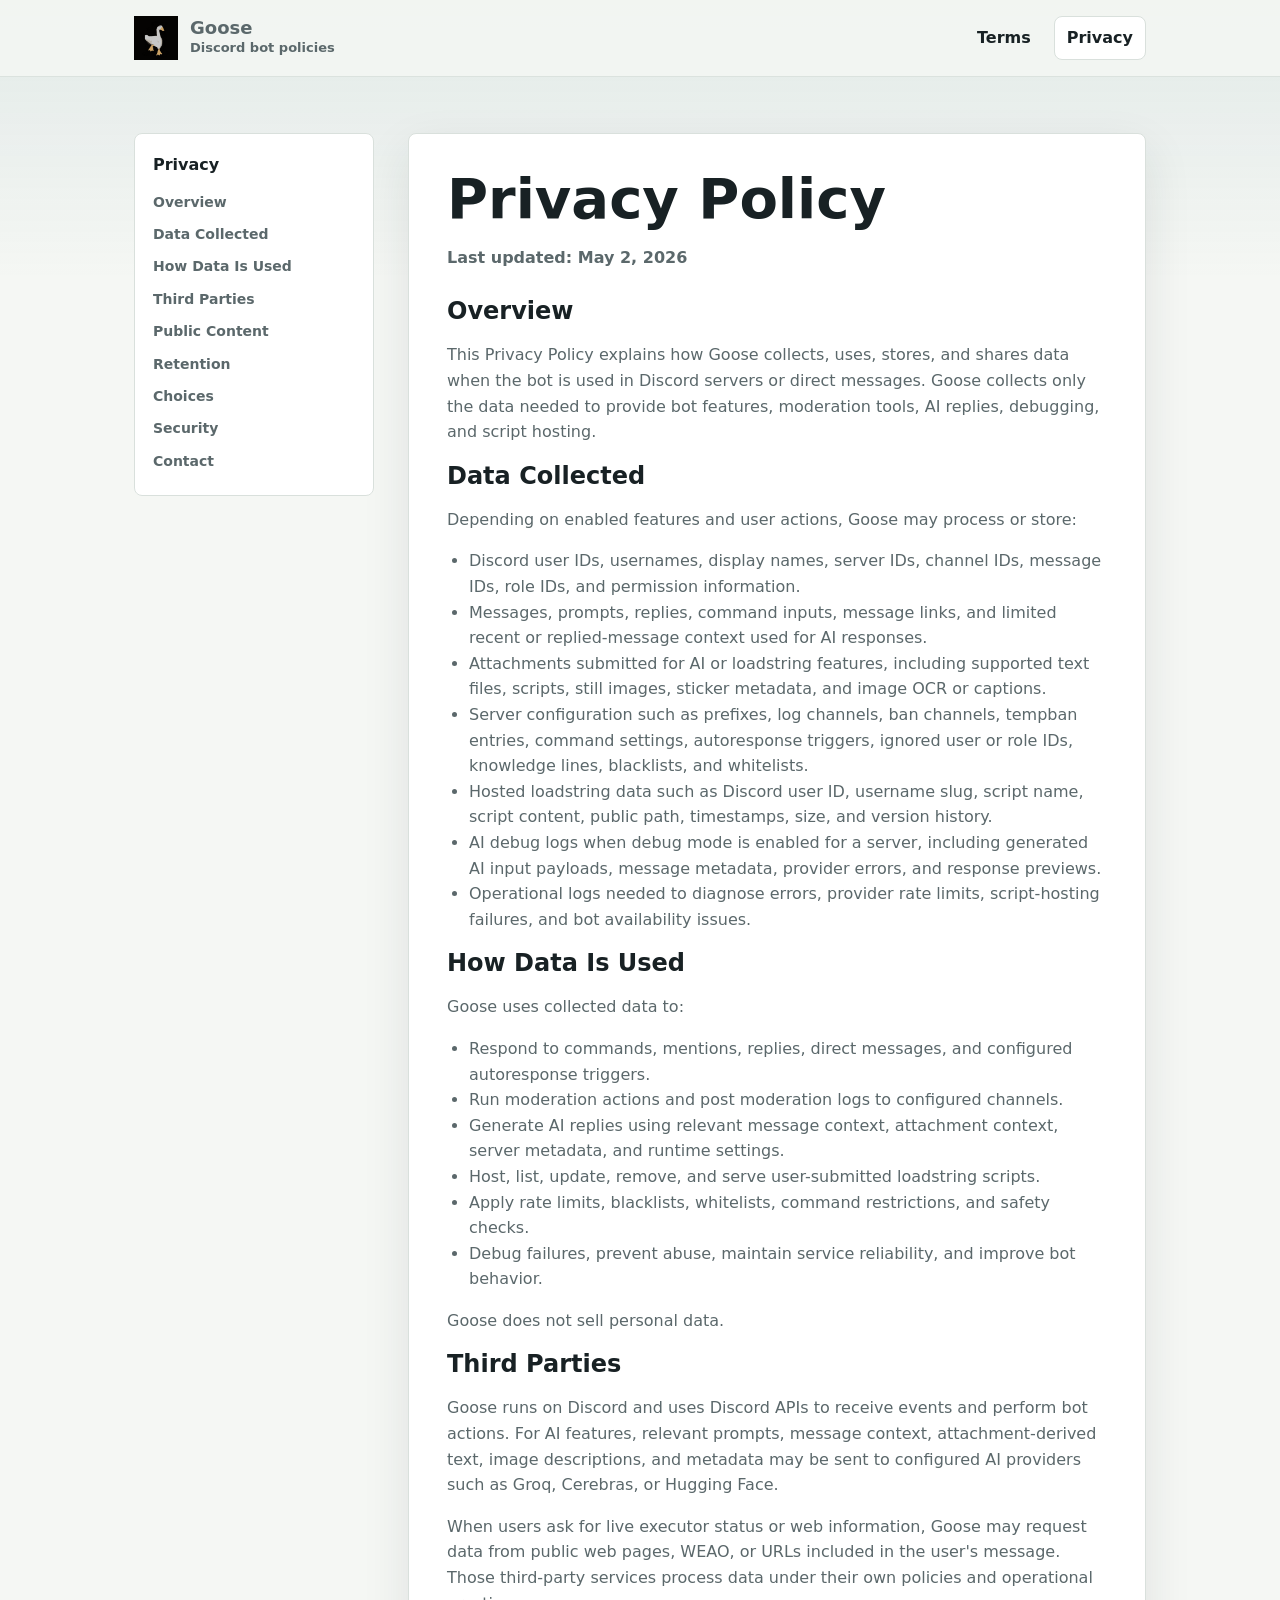
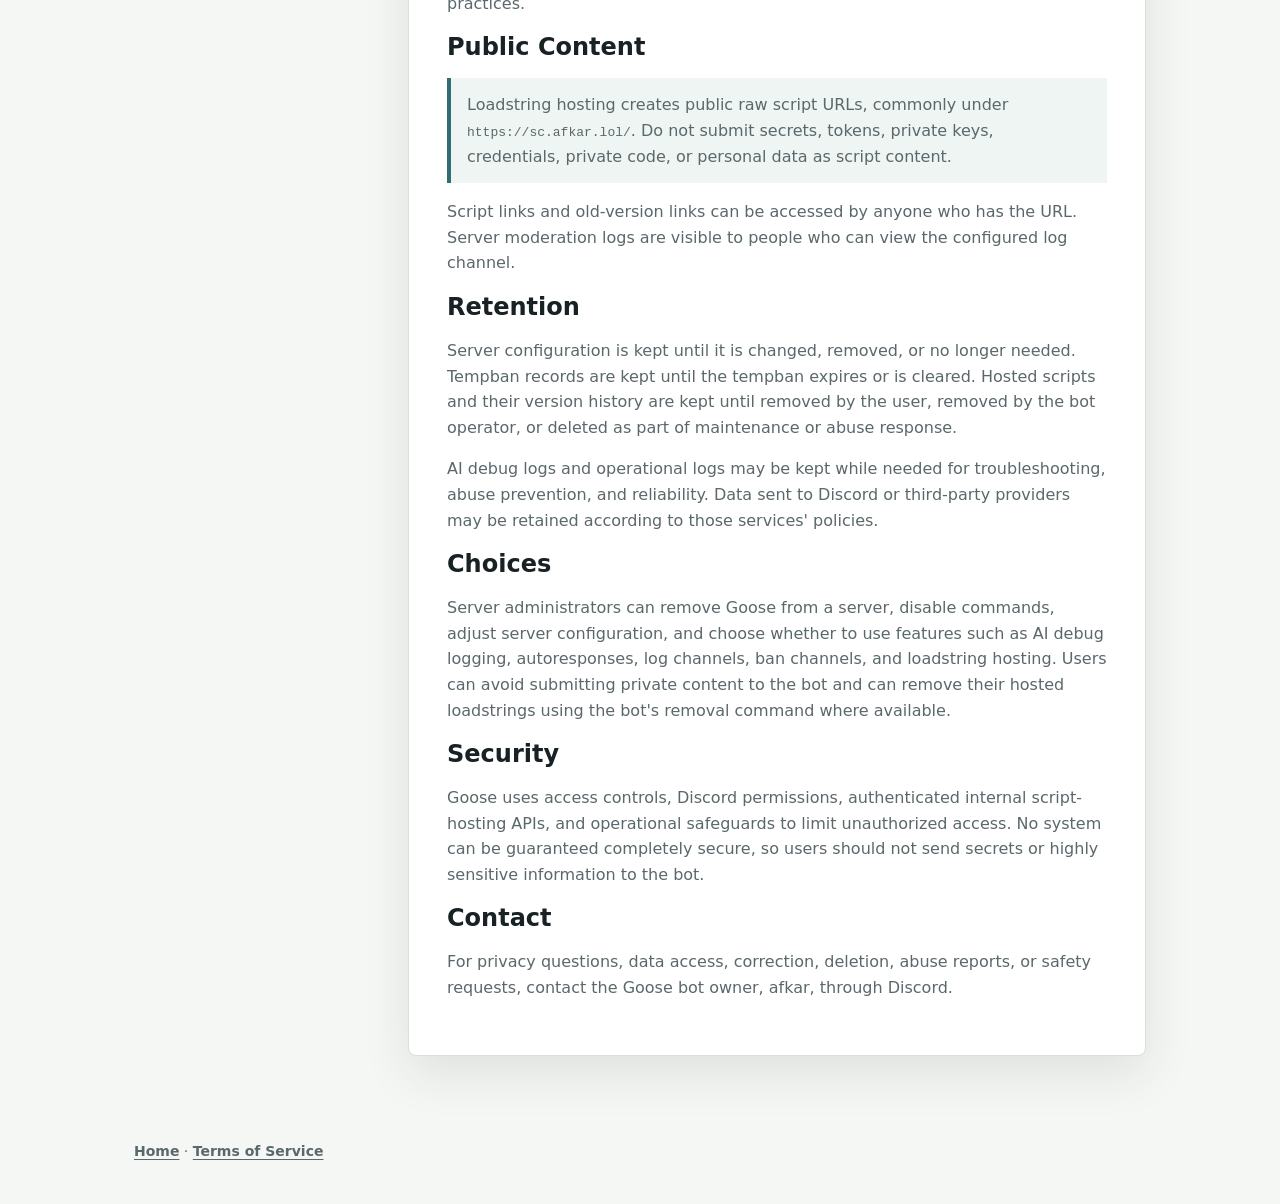
==== privacy/index.html @ f8667217 "feat: add Goose policy site" ====
<!doctype html>
<html lang="en">
    <head>
        <meta charset="utf-8" />
        <meta name="viewport" content="width=device-width, initial-scale=1" />
        <title>Privacy Policy | Goose Bot</title>
        <meta
            name="description"
            content="Privacy Policy for the Goose Discord bot."
        />
        <link rel="stylesheet" href="../assets/styles.css" />
    </head>
    <body>
        <header class="site-header">
            <nav class="nav" aria-label="Primary navigation">
                <a class="brand" href="../" aria-label="Goose policy home">
                    <img src="../assets/goose.gif" alt="" />
                    <span>
                        <strong>Goose</strong>
                        <span>Discord bot policies</span>
                    </span>
                </a>
                <div class="nav-links">
                    <a href="../terms/">Terms</a>
                    <a href="../privacy/" aria-current="page">Privacy</a>
                </div>
            </nav>
        </header>

        <main class="policy-shell">
            <div class="policy-layout">
                <aside class="toc" aria-label="Privacy sections">
                    <strong>Privacy</strong>
                    <a href="#overview">Overview</a>
                    <a href="#data">Data Collected</a>
                    <a href="#use">How Data Is Used</a>
                    <a href="#sharing">Third Parties</a>
                    <a href="#public">Public Content</a>
                    <a href="#retention">Retention</a>
                    <a href="#choices">Choices</a>
                    <a href="#security">Security</a>
                    <a href="#contact">Contact</a>
                </aside>

                <article class="policy">
                    <h1>Privacy Policy</h1>
                    <p class="meta">Last updated: May 2, 2026</p>

                    <section id="overview">
                        <h2>Overview</h2>
                        <p>
                            This Privacy Policy explains how Goose collects,
                            uses, stores, and shares data when the bot is used
                            in Discord servers or direct messages. Goose
                            collects only the data needed to provide bot
                            features, moderation tools, AI replies, debugging,
                            and script hosting.
                        </p>
                    </section>

                    <section id="data">
                        <h2>Data Collected</h2>
                        <p>
                            Depending on enabled features and user actions,
                            Goose may process or store:
                        </p>
                        <ul>
                            <li>
                                Discord user IDs, usernames, display names,
                                server IDs, channel IDs, message IDs, role IDs,
                                and permission information.
                            </li>
                            <li>
                                Messages, prompts, replies, command inputs,
                                message links, and limited recent or
                                replied-message context used for AI responses.
                            </li>
                            <li>
                                Attachments submitted for AI or loadstring
                                features, including supported text files,
                                scripts, still images, sticker metadata, and
                                image OCR or captions.
                            </li>
                            <li>
                                Server configuration such as prefixes, log
                                channels, ban channels, tempban entries, command
                                settings, autoresponse triggers, ignored user or
                                role IDs, knowledge lines, blacklists, and
                                whitelists.
                            </li>
                            <li>
                                Hosted loadstring data such as Discord user ID,
                                username slug, script name, script content,
                                public path, timestamps, size, and version
                                history.
                            </li>
                            <li>
                                AI debug logs when debug mode is enabled for a
                                server, including generated AI input payloads,
                                message metadata, provider errors, and response
                                previews.
                            </li>
                            <li>
                                Operational logs needed to diagnose errors,
                                provider rate limits, script-hosting failures,
                                and bot availability issues.
                            </li>
                        </ul>
                    </section>

                    <section id="use">
                        <h2>How Data Is Used</h2>
                        <p>Goose uses collected data to:</p>
                        <ul>
                            <li>
                                Respond to commands, mentions, replies, direct
                                messages, and configured autoresponse triggers.
                            </li>
                            <li>
                                Run moderation actions and post moderation logs
                                to configured channels.
                            </li>
                            <li>
                                Generate AI replies using relevant message
                                context, attachment context, server metadata,
                                and runtime settings.
                            </li>
                            <li>
                                Host, list, update, remove, and serve
                                user-submitted loadstring scripts.
                            </li>
                            <li>
                                Apply rate limits, blacklists, whitelists,
                                command restrictions, and safety checks.
                            </li>
                            <li>
                                Debug failures, prevent abuse, maintain service
                                reliability, and improve bot behavior.
                            </li>
                        </ul>
                        <p>Goose does not sell personal data.</p>
                    </section>

                    <section id="sharing">
                        <h2>Third Parties</h2>
                        <p>
                            Goose runs on Discord and uses Discord APIs to
                            receive events and perform bot actions. For AI
                            features, relevant prompts, message context,
                            attachment-derived text, image descriptions, and
                            metadata may be sent to configured AI providers such
                            as Groq, Cerebras, or Hugging Face.
                        </p>
                        <p>
                            When users ask for live executor status or web
                            information, Goose may request data from public web
                            pages, WEAO, or URLs included in the user's message.
                            Those third-party services process data under their
                            own policies and operational practices.
                        </p>
                    </section>

                    <section id="public">
                        <h2>Public Content</h2>
                        <p class="notice">
                            Loadstring hosting creates public raw script URLs,
                            commonly under <code>https://sc.afkar.lol/</code>.
                            Do not submit secrets, tokens, private keys,
                            credentials, private code, or personal data as
                            script content.
                        </p>
                        <p>
                            Script links and old-version links can be accessed
                            by anyone who has the URL. Server moderation logs
                            are visible to people who can view the configured
                            log channel.
                        </p>
                    </section>

                    <section id="retention">
                        <h2>Retention</h2>
                        <p>
                            Server configuration is kept until it is changed,
                            removed, or no longer needed. Tempban records are
                            kept until the tempban expires or is cleared. Hosted
                            scripts and their version history are kept until
                            removed by the user, removed by the bot operator, or
                            deleted as part of maintenance or abuse response.
                        </p>
                        <p>
                            AI debug logs and operational logs may be kept while
                            needed for troubleshooting, abuse prevention, and
                            reliability. Data sent to Discord or third-party
                            providers may be retained according to those
                            services' policies.
                        </p>
                    </section>

                    <section id="choices">
                        <h2>Choices</h2>
                        <p>
                            Server administrators can remove Goose from a
                            server, disable commands, adjust server
                            configuration, and choose whether to use features
                            such as AI debug logging, autoresponses, log
                            channels, ban channels, and loadstring hosting.
                            Users can avoid submitting private content to the
                            bot and can remove their hosted loadstrings using
                            the bot's removal command where available.
                        </p>
                    </section>

                    <section id="security">
                        <h2>Security</h2>
                        <p>
                            Goose uses access controls, Discord permissions,
                            authenticated internal script-hosting APIs, and
                            operational safeguards to limit unauthorized access.
                            No system can be guaranteed completely secure, so
                            users should not send secrets or highly sensitive
                            information to the bot.
                        </p>
                    </section>

                    <section id="contact">
                        <h2>Contact</h2>
                        <p>
                            For privacy questions, data access, correction,
                            deletion, abuse reports, or safety requests, contact
                            the Goose bot owner, afkar, through Discord.
                        </p>
                    </section>
                </article>
            </div>
        </main>

        <footer class="site-footer">
            <a href="../">Home</a> · <a href="../terms/">Terms of Service</a>
        </footer>
    </body>
</html>
---- assets/styles.css ----
:root {
  color-scheme: light;
  --bg: #f5f7f4;
  --surface: #ffffff;
  --ink: #182124;
  --muted: #5b686b;
  --line: #d9e0dc;
  --brand: #2f6f73;
  --brand-dark: #1f4b50;
  --accent: #d48b2a;
  --shadow: 0 18px 48px rgba(27, 44, 48, 0.1);
  font-family: Inter, ui-sans-serif, system-ui, -apple-system, BlinkMacSystemFont, "Segoe UI", sans-serif;
}

* {
  box-sizing: border-box;
}

html {
  background: var(--bg);
}

body {
  margin: 0;
  color: var(--ink);
  background:
    linear-gradient(180deg, rgba(47, 111, 115, 0.1), rgba(245, 247, 244, 0) 280px),
    var(--bg);
  line-height: 1.6;
}

a {
  color: var(--brand-dark);
  font-weight: 700;
  text-decoration-thickness: 0.08em;
  text-underline-offset: 0.18em;
}

.site-header {
  border-bottom: 1px solid rgba(217, 224, 220, 0.9);
  background: rgba(245, 247, 244, 0.86);
}

.nav {
  max-width: 1060px;
  margin: 0 auto;
  min-height: 76px;
  padding: 14px 24px;
  display: flex;
  align-items: center;
  justify-content: space-between;
  gap: 24px;
}

.brand {
  display: inline-flex;
  align-items: center;
  gap: 12px;
  color: var(--ink);
  text-decoration: none;
}

.brand img {
  width: 44px;
  height: 44px;
}

.brand strong {
  display: block;
  font-size: 18px;
  line-height: 1.1;
}

.brand span {
  display: block;
  color: var(--muted);
  font-size: 13px;
  font-weight: 600;
}

.nav-links {
  display: flex;
  align-items: center;
  gap: 10px;
}

.nav-links a {
  border: 1px solid transparent;
  border-radius: 8px;
  color: var(--ink);
  padding: 8px 12px;
  text-decoration: none;
}

.nav-links a[aria-current="page"],
.nav-links a:hover {
  border-color: var(--line);
  background: var(--surface);
}

.hero,
.policy-shell {
  max-width: 1060px;
  margin: 0 auto;
  padding: 56px 24px;
}

.hero {
  display: grid;
  grid-template-columns: minmax(0, 1.15fr) minmax(280px, 0.85fr);
  align-items: center;
  gap: 42px;
}

.eyebrow {
  margin: 0 0 10px;
  color: var(--brand-dark);
  font-size: 13px;
  font-weight: 800;
  letter-spacing: 0;
  text-transform: uppercase;
}

h1 {
  margin: 0 0 18px;
  font-size: clamp(36px, 7vw, 68px);
  line-height: 0.98;
  letter-spacing: 0;
}

.lede {
  max-width: 680px;
  margin: 0;
  color: var(--muted);
  font-size: 18px;
}

.hero-panel {
  border: 1px solid var(--line);
  border-radius: 8px;
  background: var(--surface);
  box-shadow: var(--shadow);
  padding: 28px;
}

.hero-panel img {
  display: block;
  width: 88px;
  height: 88px;
  margin-bottom: 20px;
}

.hero-panel p {
  margin: 0;
  color: var(--muted);
}

.actions {
  display: flex;
  flex-wrap: wrap;
  gap: 12px;
  margin-top: 28px;
}

.button {
  display: inline-flex;
  align-items: center;
  justify-content: center;
  min-height: 44px;
  border-radius: 8px;
  border: 1px solid var(--brand-dark);
  padding: 10px 16px;
  background: var(--brand);
  color: #ffffff;
  font-weight: 800;
  text-decoration: none;
}

.button.secondary {
  border-color: var(--line);
  background: var(--surface);
  color: var(--ink);
}

.summary-band {
  border-top: 1px solid var(--line);
  border-bottom: 1px solid var(--line);
  background: var(--surface);
}

.summary-grid {
  max-width: 1060px;
  margin: 0 auto;
  padding: 34px 24px;
  display: grid;
  grid-template-columns: repeat(3, minmax(0, 1fr));
  gap: 18px;
}

.summary-item {
  min-height: 150px;
  border-left: 4px solid var(--accent);
  padding: 4px 18px;
}

.summary-item h2 {
  margin: 0 0 8px;
  font-size: 19px;
  line-height: 1.25;
}

.summary-item p {
  margin: 0;
  color: var(--muted);
}

.policy-layout {
  display: grid;
  grid-template-columns: 240px minmax(0, 1fr);
  align-items: start;
  gap: 34px;
}

.toc {
  position: sticky;
  top: 18px;
  border: 1px solid var(--line);
  border-radius: 8px;
  background: var(--surface);
  padding: 18px;
}

.toc strong {
  display: block;
  margin-bottom: 8px;
}

.toc a {
  display: block;
  padding: 5px 0;
  color: var(--muted);
  font-size: 14px;
  text-decoration: none;
}

.policy {
  border: 1px solid var(--line);
  border-radius: 8px;
  background: var(--surface);
  box-shadow: var(--shadow);
  padding: 38px;
}

.policy h1 {
  font-size: clamp(34px, 5vw, 56px);
}

.meta {
  margin: 0 0 26px;
  color: var(--muted);
  font-weight: 700;
}

.policy h2 {
  margin: 34px 0 10px;
  font-size: 24px;
  line-height: 1.25;
}

.policy h2:first-of-type {
  margin-top: 0;
}

.policy p,
.policy li {
  color: var(--muted);
}

.policy ul {
  padding-left: 22px;
}

.notice {
  border-left: 4px solid var(--brand);
  background: #eef5f3;
  padding: 14px 16px;
}

.site-footer {
  max-width: 1060px;
  margin: 0 auto;
  padding: 28px 24px 42px;
  color: var(--muted);
  font-size: 14px;
}

.site-footer a {
  color: var(--muted);
}

@media (max-width: 820px) {
  .nav,
  .hero,
  .policy-shell {
    padding-left: 18px;
    padding-right: 18px;
  }

  .nav {
    align-items: flex-start;
    flex-direction: column;
    gap: 12px;
  }

  .hero,
  .policy-layout,
  .summary-grid {
    grid-template-columns: 1fr;
  }

  .hero {
    padding-top: 38px;
  }

  .toc {
    position: static;
  }

  .policy {
    padding: 26px;
  }
}
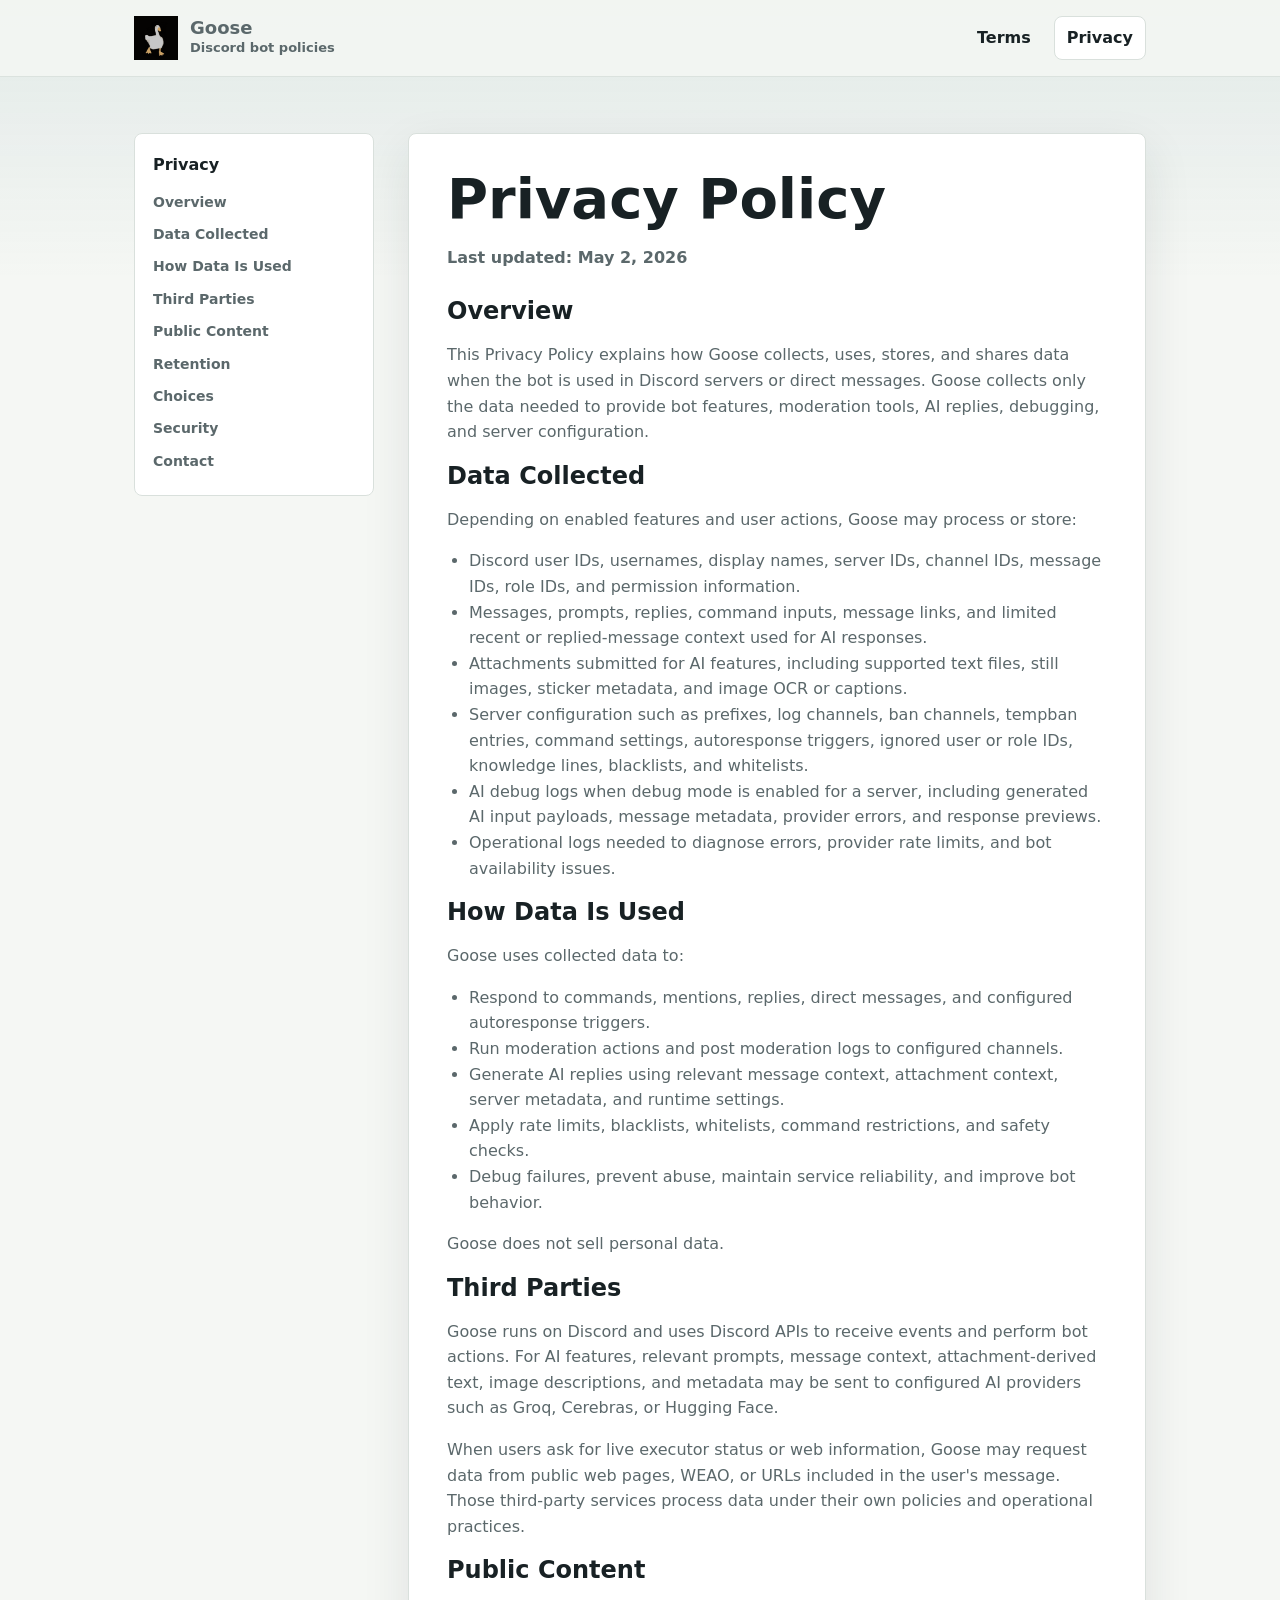
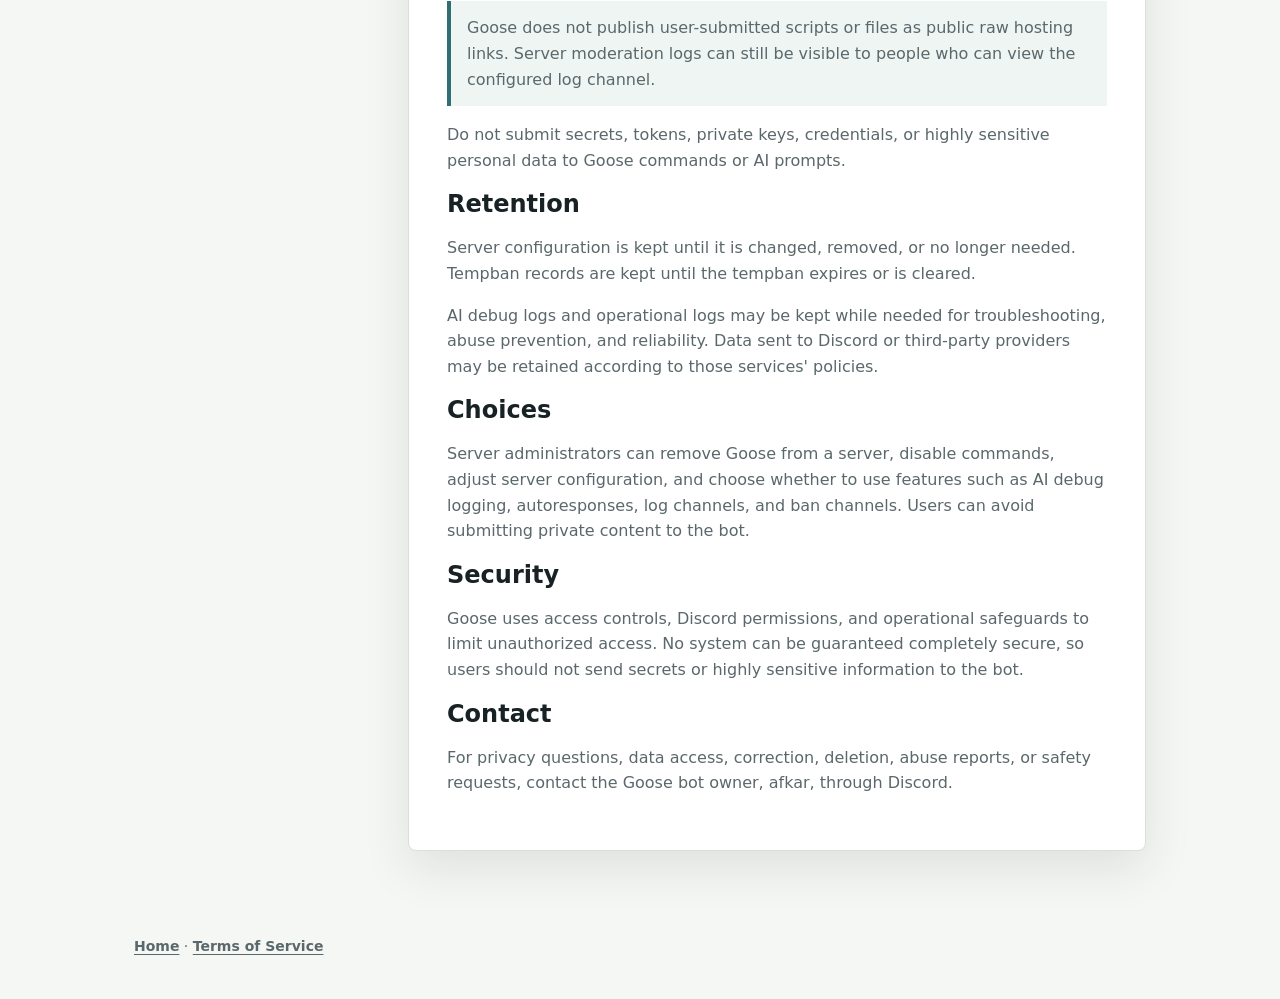
==== commit 148fd734: "docs: update Goose policies after loadstring split" ====
--- a/privacy/index.html
+++ b/privacy/index.html
@@ -54,7 +54,7 @@
                             in Discord servers or direct messages. Goose
                             collects only the data needed to provide bot
                             features, moderation tools, AI replies, debugging,
-                            and script hosting.
+                            and server configuration.
                         </p>
                     </section>
 
@@ -76,10 +76,9 @@
                                 replied-message context used for AI responses.
                             </li>
                             <li>
-                                Attachments submitted for AI or loadstring
-                                features, including supported text files,
-                                scripts, still images, sticker metadata, and
-                                image OCR or captions.
+                                Attachments submitted for AI features,
+                                including supported text files, still images,
+                                sticker metadata, and image OCR or captions.
                             </li>
                             <li>
                                 Server configuration such as prefixes, log
@@ -89,12 +88,6 @@
                                 whitelists.
                             </li>
                             <li>
-                                Hosted loadstring data such as Discord user ID,
-                                username slug, script name, script content,
-                                public path, timestamps, size, and version
-                                history.
-                            </li>
-                            <li>
                                 AI debug logs when debug mode is enabled for a
                                 server, including generated AI input payloads,
                                 message metadata, provider errors, and response
@@ -102,8 +95,8 @@
                             </li>
                             <li>
                                 Operational logs needed to diagnose errors,
-                                provider rate limits, script-hosting failures,
-                                and bot availability issues.
+                                provider rate limits, and bot availability
+                                issues.
                             </li>
                         </ul>
                     </section>
@@ -124,10 +117,6 @@
                                 Generate AI replies using relevant message
                                 context, attachment context, server metadata,
                                 and runtime settings.
-                            </li>
-                            <li>
-                                Host, list, update, remove, and serve
-                                user-submitted loadstring scripts.
                             </li>
                             <li>
                                 Apply rate limits, blacklists, whitelists,
@@ -163,17 +152,15 @@
                     <section id="public">
                         <h2>Public Content</h2>
                         <p class="notice">
-                            Loadstring hosting creates public raw script URLs,
-                            commonly under <code>https://sc.afkar.lol/</code>.
+                            Goose does not publish user-submitted scripts or
+                            files as public raw hosting links. Server moderation
+                            logs can still be visible to people who can view the
+                            configured log channel.
+                        </p>
+                        <p>
                             Do not submit secrets, tokens, private keys,
-                            credentials, private code, or personal data as
-                            script content.
-                        </p>
-                        <p>
-                            Script links and old-version links can be accessed
-                            by anyone who has the URL. Server moderation logs
-                            are visible to people who can view the configured
-                            log channel.
+                            credentials, or highly sensitive personal data to
+                            Goose commands or AI prompts.
                         </p>
                     </section>
 
@@ -182,10 +169,7 @@
                         <p>
                             Server configuration is kept until it is changed,
                             removed, or no longer needed. Tempban records are
-                            kept until the tempban expires or is cleared. Hosted
-                            scripts and their version history are kept until
-                            removed by the user, removed by the bot operator, or
-                            deleted as part of maintenance or abuse response.
+                            kept until the tempban expires or is cleared.
                         </p>
                         <p>
                             AI debug logs and operational logs may be kept while
@@ -203,18 +187,15 @@
                             server, disable commands, adjust server
                             configuration, and choose whether to use features
                             such as AI debug logging, autoresponses, log
-                            channels, ban channels, and loadstring hosting.
-                            Users can avoid submitting private content to the
-                            bot and can remove their hosted loadstrings using
-                            the bot's removal command where available.
+                            channels, and ban channels. Users can avoid
+                            submitting private content to the bot.
                         </p>
                     </section>
 
                     <section id="security">
                         <h2>Security</h2>
                         <p>
-                            Goose uses access controls, Discord permissions,
-                            authenticated internal script-hosting APIs, and
+                            Goose uses access controls, Discord permissions, and
                             operational safeguards to limit unauthorized access.
                             No system can be guaranteed completely secure, so
                             users should not send secrets or highly sensitive
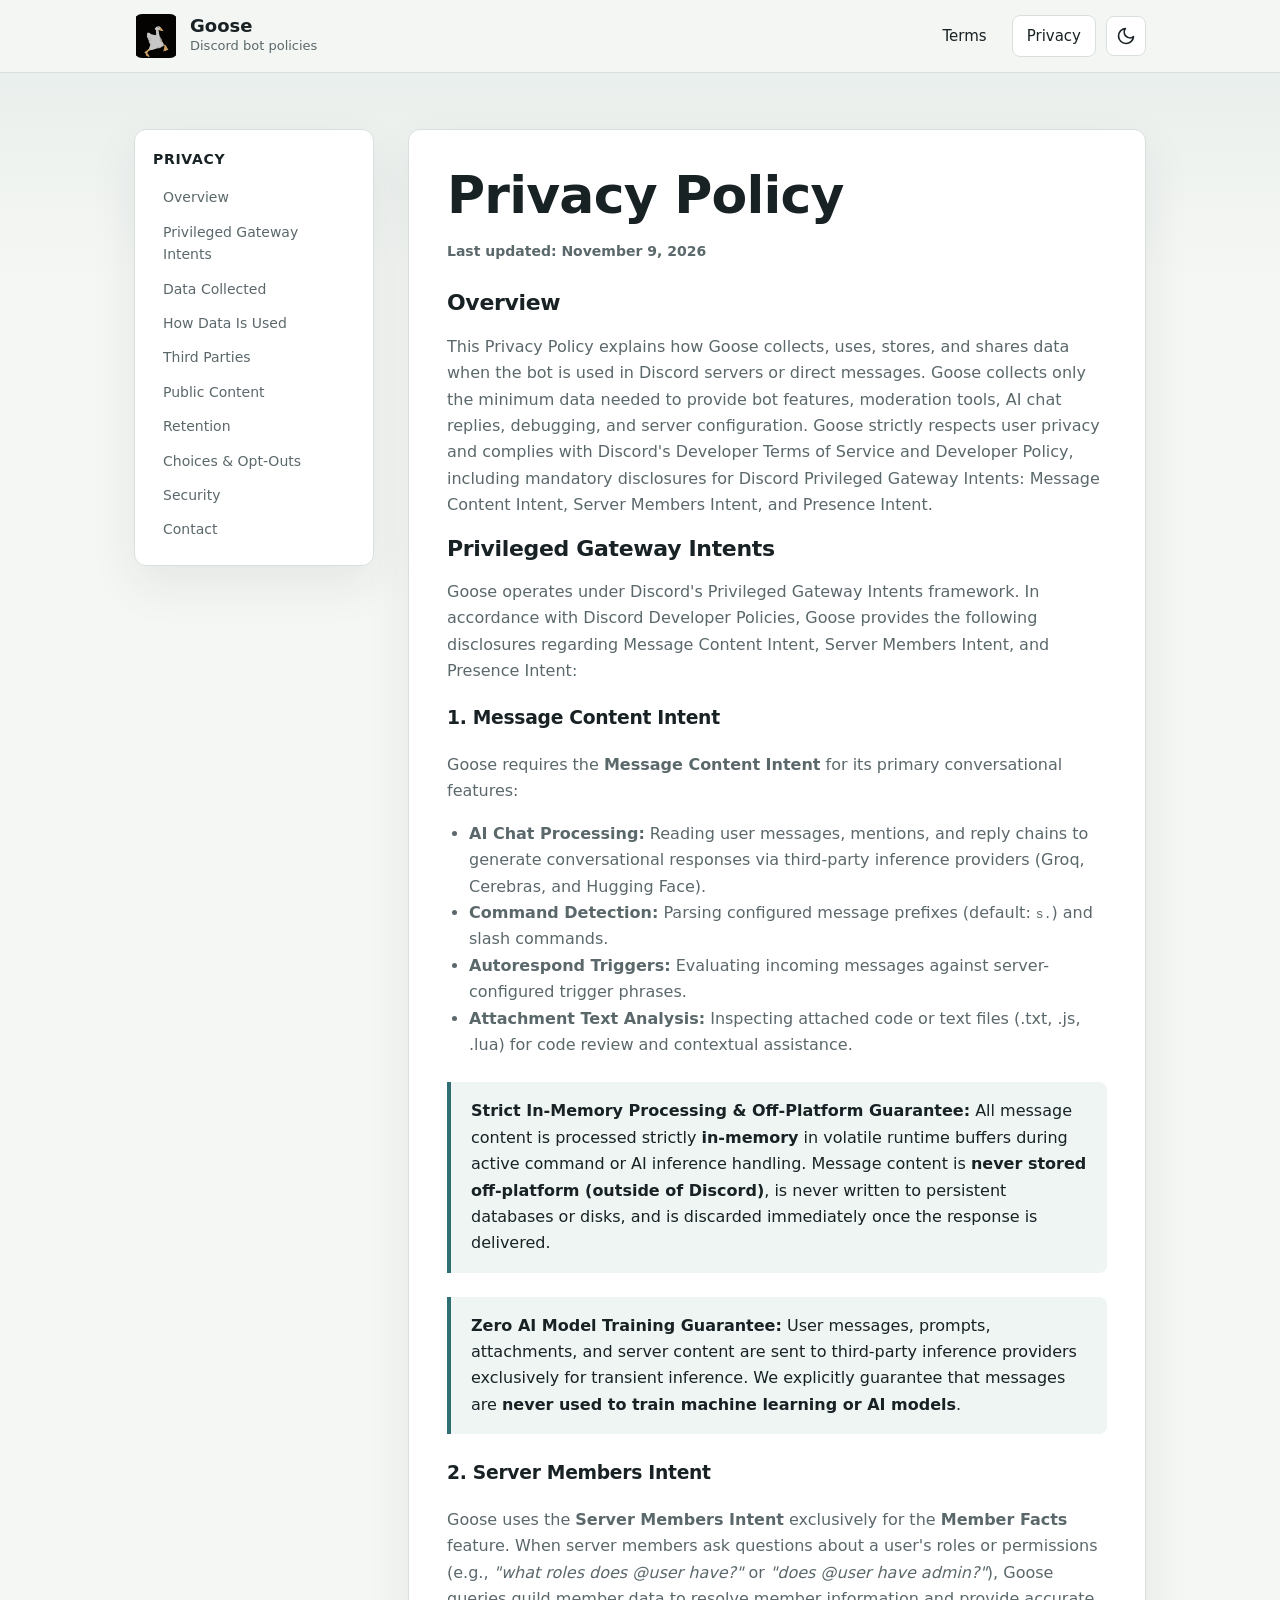
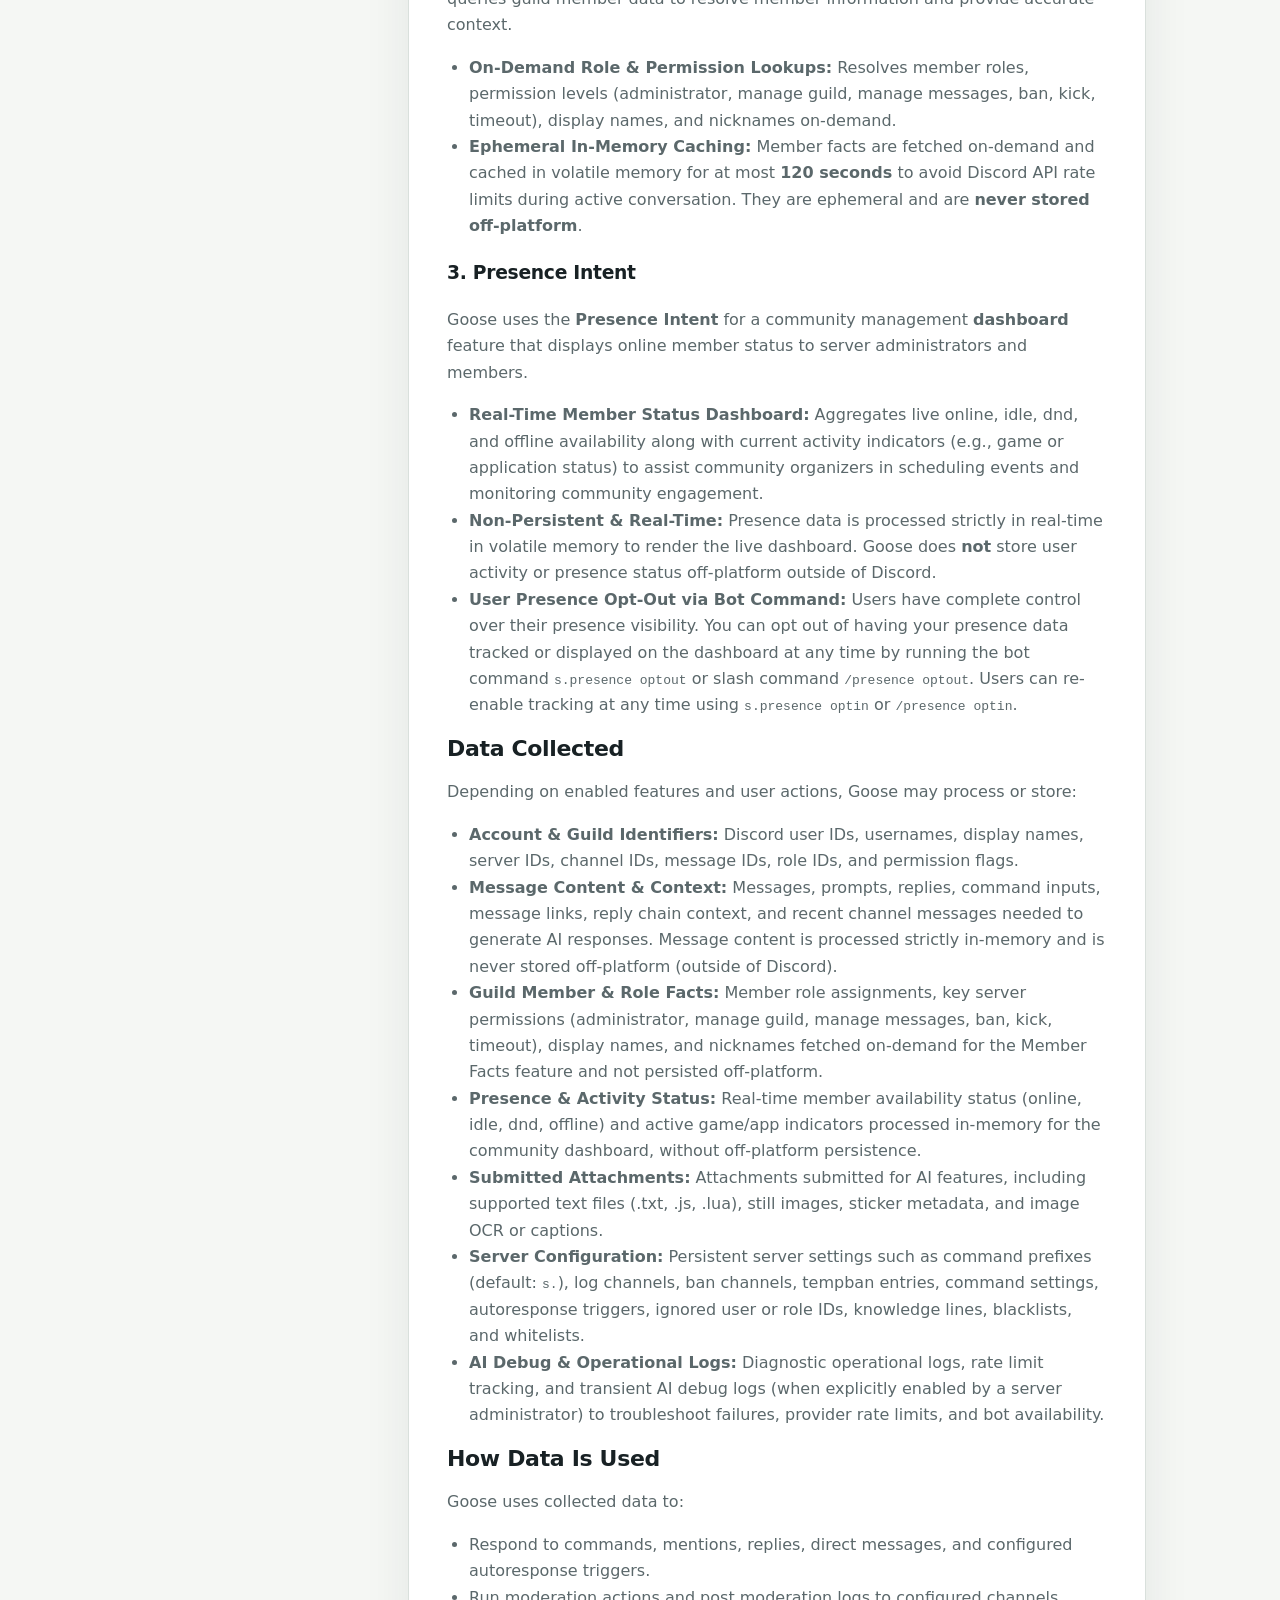
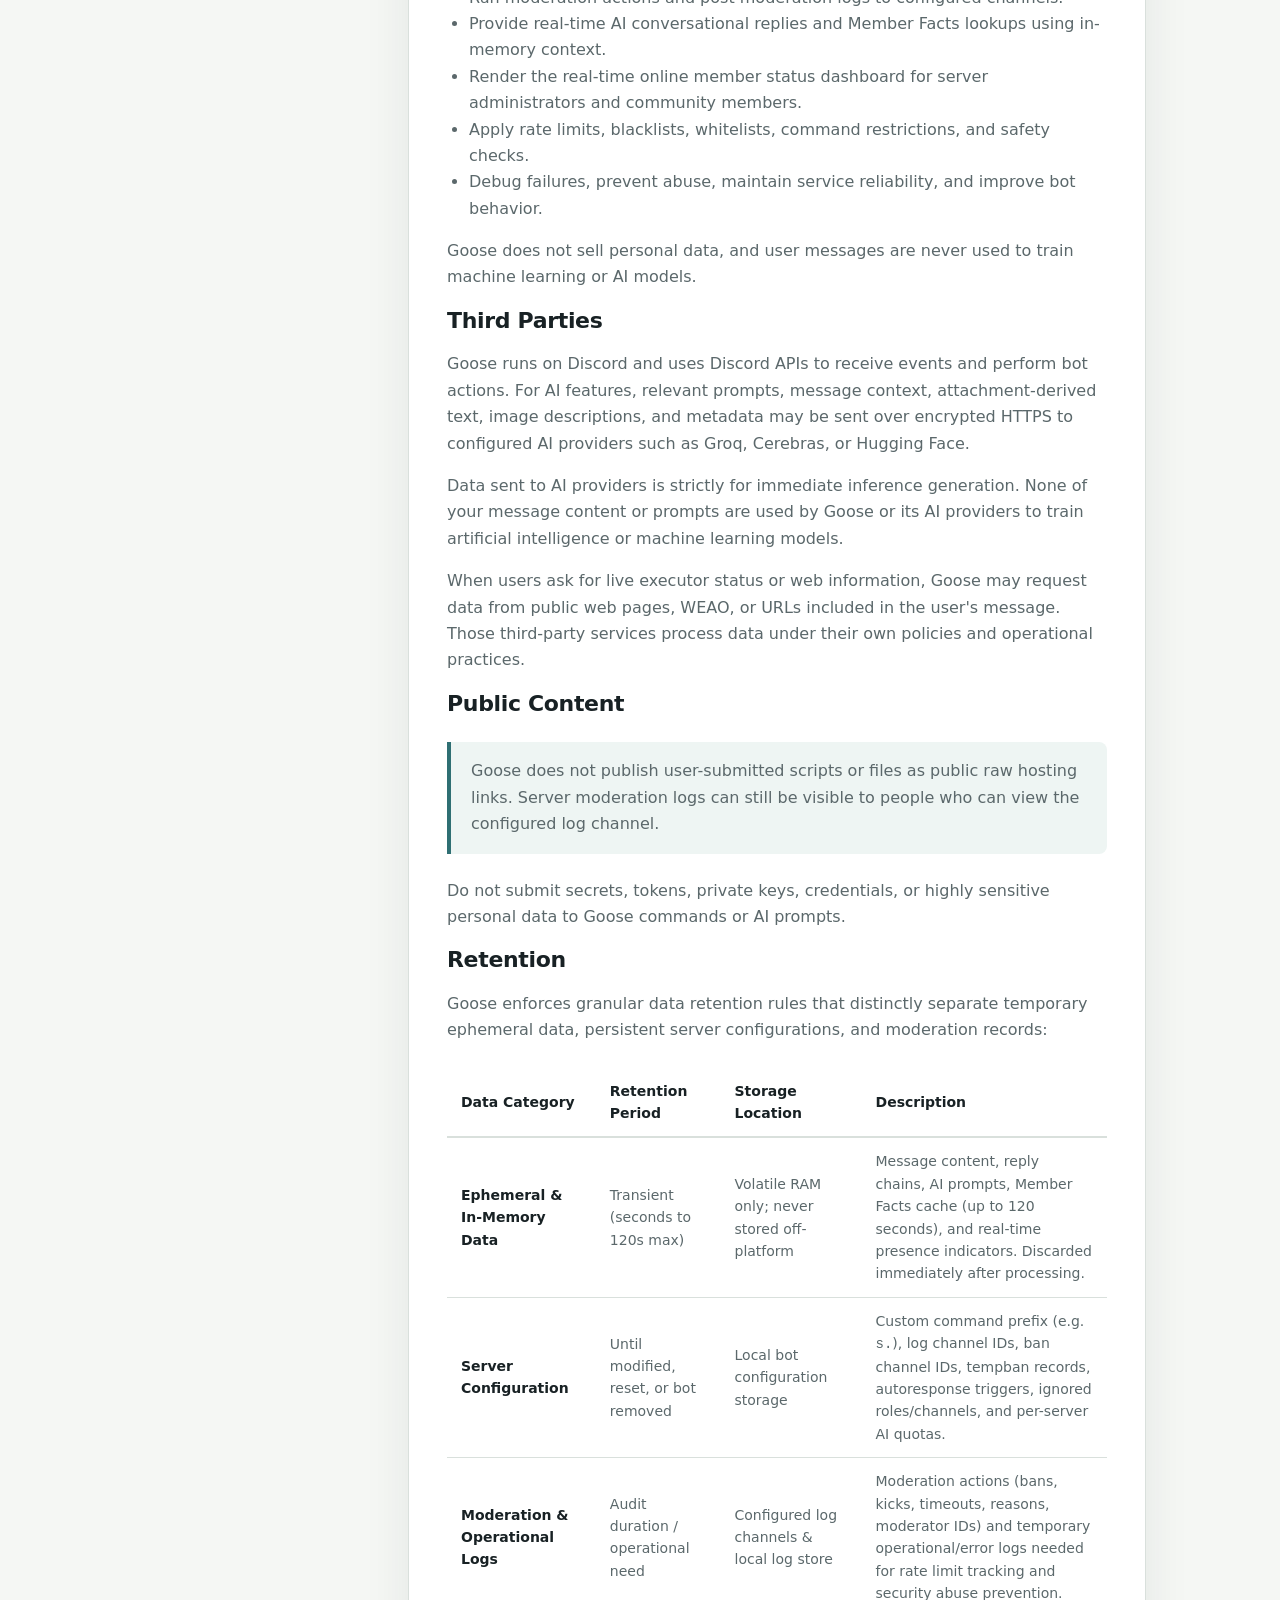
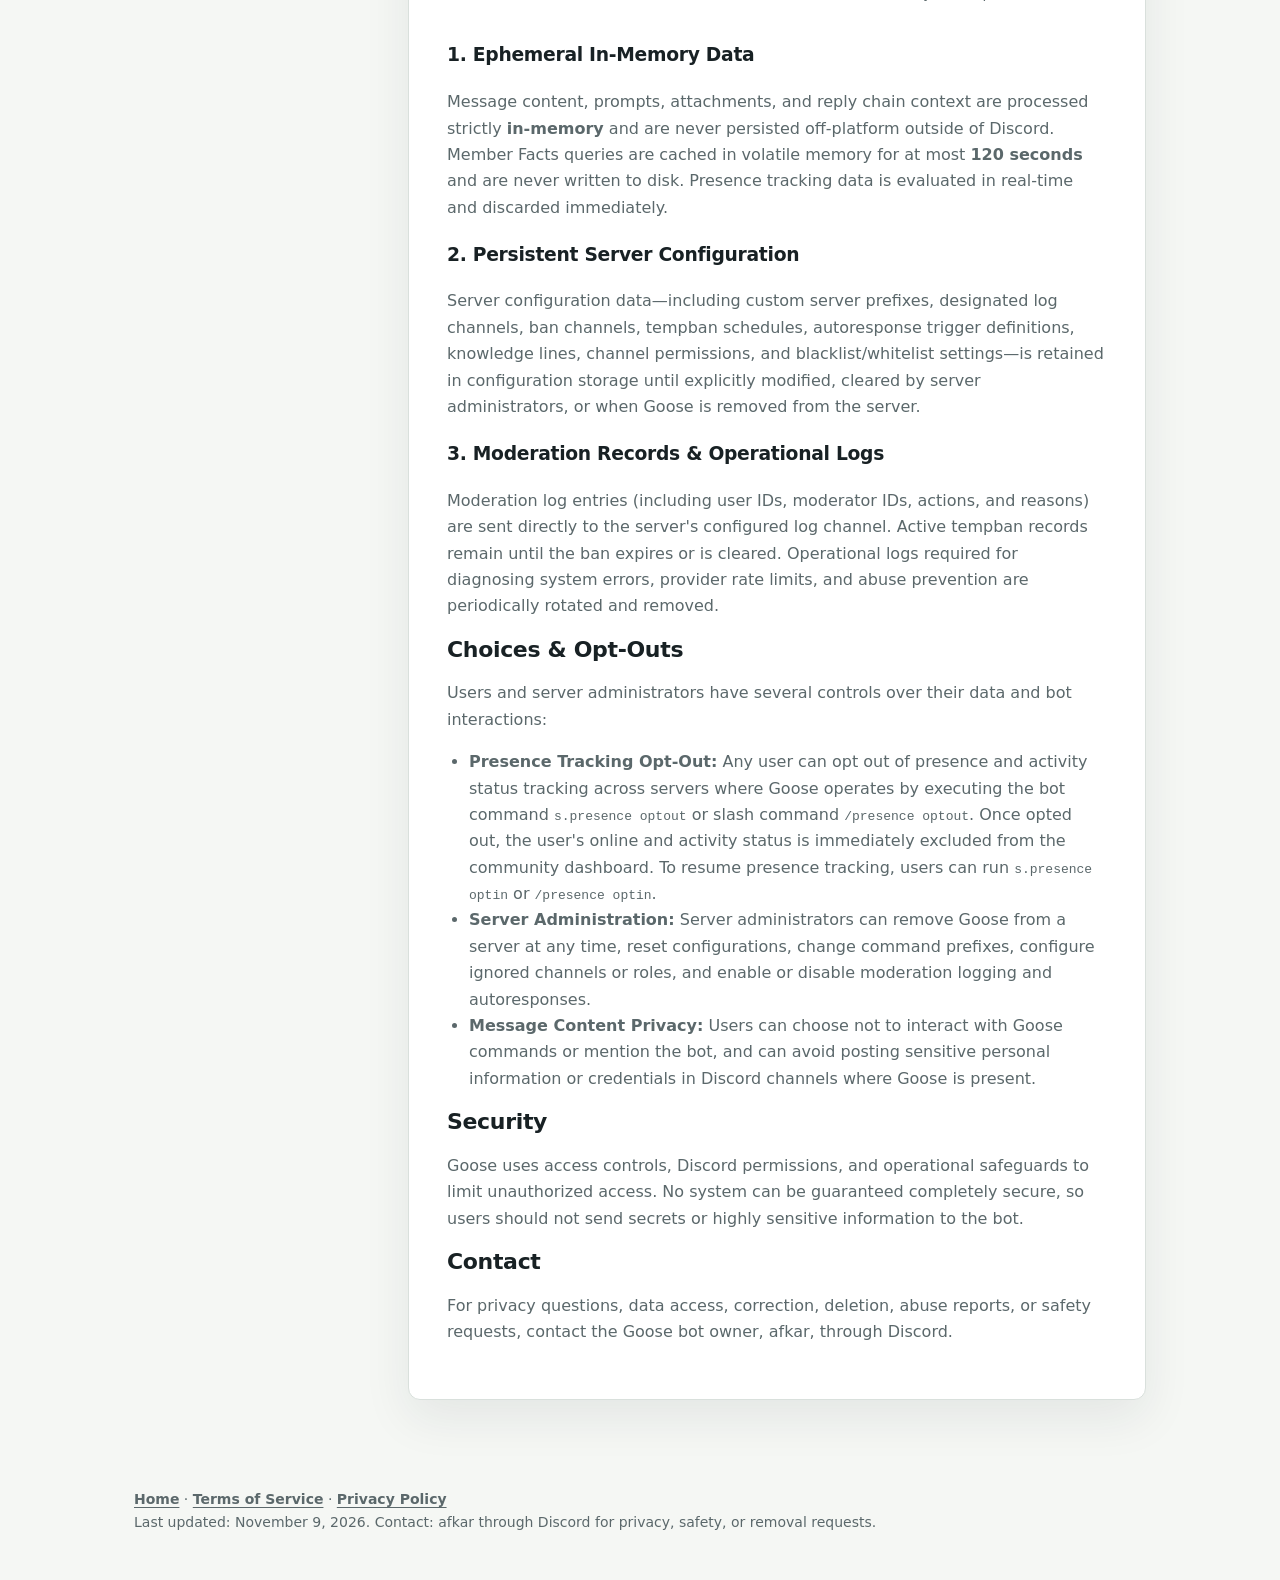
==== commit 79315136: "feat: modernize styling, add light/dark mode, and update terms/privacy policies for discord intent c" ====
--- a/privacy/index.html
+++ b/privacy/index.html
@@ -6,9 +6,21 @@
         <title>Privacy Policy | Goose Bot</title>
         <meta
             name="description"
-            content="Privacy Policy for the Goose Discord bot."
+            content="Privacy Policy for the Goose Discord bot, disclosing Privileged Gateway Intent handling, in-memory processing, zero AI training, and data retention."
         />
+        <script>
+            (function () {
+                try {
+                    var stored = localStorage.getItem('goose-theme');
+                    var theme = (stored === 'dark' || stored === 'light') ? stored : (window.matchMedia && window.matchMedia('(prefers-color-scheme: dark)').matches ? 'dark' : 'light');
+                    document.documentElement.setAttribute('data-theme', theme);
+                } catch (e) {
+                    document.documentElement.setAttribute('data-theme', 'light');
+                }
+            })();
+        </script>
         <link rel="stylesheet" href="../assets/styles.css" />
+        <script src="../assets/theme.js" defer></script>
     </head>
     <body>
         <header class="site-header">
@@ -23,6 +35,22 @@
                 <div class="nav-links">
                     <a href="../terms/">Terms</a>
                     <a href="../privacy/" aria-current="page">Privacy</a>
+                    <button id="theme-toggle" class="theme-toggle" type="button" aria-label="Toggle theme" aria-pressed="false" title="Toggle theme">
+                        <svg class="icon-sun theme-icon-sun" viewBox="0 0 24 24" width="20" height="20" fill="none" stroke="currentColor" stroke-width="2" stroke-linecap="round" stroke-linejoin="round" aria-hidden="true">
+                            <circle cx="12" cy="12" r="5"></circle>
+                            <line x1="12" y1="1" x2="12" y2="3"></line>
+                            <line x1="12" y1="21" x2="12" y2="23"></line>
+                            <line x1="4.22" y1="4.22" x2="5.64" y2="5.64"></line>
+                            <line x1="18.36" y1="18.36" x2="19.78" y2="19.78"></line>
+                            <line x1="1" y1="12" x2="3" y2="12"></line>
+                            <line x1="21" y1="12" x2="23" y2="12"></line>
+                            <line x1="4.22" y1="19.78" x2="5.64" y2="18.36"></line>
+                            <line x1="18.36" y1="5.64" x2="19.78" y2="4.22"></line>
+                        </svg>
+                        <svg class="icon-moon theme-icon-moon" viewBox="0 0 24 24" width="20" height="20" fill="none" stroke="currentColor" stroke-width="2" stroke-linecap="round" stroke-linejoin="round" aria-hidden="true">
+                            <path d="M21 12.79A9 9 0 1 1 11.21 3 7 7 0 0 0 21 12.79z"></path>
+                        </svg>
+                    </button>
                 </div>
             </nav>
         </header>
@@ -32,19 +60,20 @@
                 <aside class="toc" aria-label="Privacy sections">
                     <strong>Privacy</strong>
                     <a href="#overview">Overview</a>
+                    <a href="#intents">Privileged Gateway Intents</a>
                     <a href="#data">Data Collected</a>
                     <a href="#use">How Data Is Used</a>
                     <a href="#sharing">Third Parties</a>
                     <a href="#public">Public Content</a>
                     <a href="#retention">Retention</a>
-                    <a href="#choices">Choices</a>
+                    <a href="#choices">Choices &amp; Opt-Outs</a>
                     <a href="#security">Security</a>
                     <a href="#contact">Contact</a>
                 </aside>
 
                 <article class="policy">
                     <h1>Privacy Policy</h1>
-                    <p class="meta">Last updated: May 2, 2026</p>
+                    <p class="meta">Last updated: November 9, 2026</p>
 
                     <section id="overview">
                         <h2>Overview</h2>
@@ -52,10 +81,64 @@
                             This Privacy Policy explains how Goose collects,
                             uses, stores, and shares data when the bot is used
                             in Discord servers or direct messages. Goose
-                            collects only the data needed to provide bot
-                            features, moderation tools, AI replies, debugging,
-                            and server configuration.
-                        </p>
+                            collects only the minimum data needed to provide bot
+                            features, moderation tools, AI chat replies, debugging,
+                            and server configuration. Goose strictly respects user privacy
+                            and complies with Discord's Developer Terms of Service and Developer Policy,
+                            including mandatory disclosures for Discord Privileged Gateway Intents:
+                            Message Content Intent, Server Members Intent, and Presence Intent.
+                        </p>
+                    </section>
+
+                    <section id="intents">
+                        <h2>Privileged Gateway Intents</h2>
+                        <p>
+                            Goose operates under Discord's Privileged Gateway Intents framework.
+                            In accordance with Discord Developer Policies, Goose provides the following disclosures
+                            regarding Message Content Intent, Server Members Intent, and Presence Intent:
+                        </p>
+
+                        <h3>1. Message Content Intent</h3>
+                        <p>
+                            Goose requires the <strong>Message Content Intent</strong> for its primary conversational features:
+                        </p>
+                        <ul>
+                            <li><strong>AI Chat Processing:</strong> Reading user messages, mentions, and reply chains to generate conversational responses via third-party inference providers (Groq, Cerebras, and Hugging Face).</li>
+                            <li><strong>Command Detection:</strong> Parsing configured message prefixes (default: <code>s.</code>) and slash commands.</li>
+                            <li><strong>Autorespond Triggers:</strong> Evaluating incoming messages against server-configured trigger phrases.</li>
+                            <li><strong>Attachment Text Analysis:</strong> Inspecting attached code or text files (.txt, .js, .lua) for code review and contextual assistance.</li>
+                        </ul>
+                        <div class="notice">
+                            <p>
+                                <strong>Strict In-Memory Processing &amp; Off-Platform Guarantee:</strong> All message content is processed strictly <strong>in-memory</strong> in volatile runtime buffers during active command or AI inference handling. Message content is <strong>never stored off-platform (outside of Discord)</strong>, is never written to persistent databases or disks, and is discarded immediately once the response is delivered.
+                            </p>
+                        </div>
+                        <div class="notice">
+                            <p>
+                                <strong>Zero AI Model Training Guarantee:</strong> User messages, prompts, attachments, and server content are sent to third-party inference providers exclusively for transient inference. We explicitly guarantee that messages are <strong>never used to train machine learning or AI models</strong>.
+                            </p>
+                        </div>
+
+                        <h3>2. Server Members Intent</h3>
+                        <p>
+                            Goose uses the <strong>Server Members Intent</strong> exclusively for the <strong>Member Facts</strong> feature.
+                            When server members ask questions about a user's roles or permissions (e.g., <em>"what roles does @user have?"</em> or <em>"does @user have admin?"</em>),
+                            Goose queries guild member data to resolve member information and provide accurate context.
+                        </p>
+                        <ul>
+                            <li><strong>On-Demand Role &amp; Permission Lookups:</strong> Resolves member roles, permission levels (administrator, manage guild, manage messages, ban, kick, timeout), display names, and nicknames on-demand.</li>
+                            <li><strong>Ephemeral In-Memory Caching:</strong> Member facts are fetched on-demand and cached in volatile memory for at most <strong>120 seconds</strong> to avoid Discord API rate limits during active conversation. They are ephemeral and are <strong>never stored off-platform</strong>.</li>
+                        </ul>
+
+                        <h3>3. Presence Intent</h3>
+                        <p>
+                            Goose uses the <strong>Presence Intent</strong> for a community management <strong>dashboard</strong> feature that displays online member status to server administrators and members.
+                        </p>
+                        <ul>
+                            <li><strong>Real-Time Member Status Dashboard:</strong> Aggregates live online, idle, dnd, and offline availability along with current activity indicators (e.g., game or application status) to assist community organizers in scheduling events and monitoring community engagement.</li>
+                            <li><strong>Non-Persistent &amp; Real-Time:</strong> Presence data is processed strictly in real-time in volatile memory to render the live dashboard. Goose does <strong>not</strong> store user activity or presence status off-platform outside of Discord.</li>
+                            <li><strong>User Presence Opt-Out via Bot Command:</strong> Users have complete control over their presence visibility. You can opt out of having your presence data tracked or displayed on the dashboard at any time by running the bot command <code>s.presence optout</code> or slash command <code>/presence optout</code>. Users can re-enable tracking at any time using <code>s.presence optin</code> or <code>/presence optin</code>.</li>
+                        </ul>
                     </section>
 
                     <section id="data">
@@ -66,37 +149,40 @@
                         </p>
                         <ul>
                             <li>
-                                Discord user IDs, usernames, display names,
+                                <strong>Account &amp; Guild Identifiers:</strong> Discord user IDs, usernames, display names,
                                 server IDs, channel IDs, message IDs, role IDs,
-                                and permission information.
-                            </li>
-                            <li>
-                                Messages, prompts, replies, command inputs,
-                                message links, and limited recent or
-                                replied-message context used for AI responses.
-                            </li>
-                            <li>
-                                Attachments submitted for AI features,
-                                including supported text files, still images,
+                                and permission flags.
+                            </li>
+                            <li>
+                                <strong>Message Content &amp; Context:</strong> Messages, prompts, replies, command inputs,
+                                message links, reply chain context, and recent channel messages needed to generate AI responses.
+                                Message content is processed strictly in-memory and is never stored off-platform (outside of Discord).
+                            </li>
+                            <li>
+                                <strong>Guild Member &amp; Role Facts:</strong> Member role assignments, key server permissions
+                                (administrator, manage guild, manage messages, ban, kick, timeout), display names, and nicknames
+                                fetched on-demand for the Member Facts feature and not persisted off-platform.
+                            </li>
+                            <li>
+                                <strong>Presence &amp; Activity Status:</strong> Real-time member availability status
+                                (online, idle, dnd, offline) and active game/app indicators processed in-memory for the community
+                                dashboard, without off-platform persistence.
+                            </li>
+                            <li>
+                                <strong>Submitted Attachments:</strong> Attachments submitted for AI features,
+                                including supported text files (.txt, .js, .lua), still images,
                                 sticker metadata, and image OCR or captions.
                             </li>
                             <li>
-                                Server configuration such as prefixes, log
-                                channels, ban channels, tempban entries, command
-                                settings, autoresponse triggers, ignored user or
-                                role IDs, knowledge lines, blacklists, and
-                                whitelists.
-                            </li>
-                            <li>
-                                AI debug logs when debug mode is enabled for a
-                                server, including generated AI input payloads,
-                                message metadata, provider errors, and response
-                                previews.
-                            </li>
-                            <li>
-                                Operational logs needed to diagnose errors,
-                                provider rate limits, and bot availability
-                                issues.
+                                <strong>Server Configuration:</strong> Persistent server settings such as command prefixes (default: <code>s.</code>),
+                                log channels, ban channels, tempban entries, command settings,
+                                autoresponse triggers, ignored user or role IDs, knowledge lines,
+                                blacklists, and whitelists.
+                            </li>
+                            <li>
+                                <strong>AI Debug &amp; Operational Logs:</strong> Diagnostic operational logs, rate limit tracking,
+                                and transient AI debug logs (when explicitly enabled by a server administrator)
+                                to troubleshoot failures, provider rate limits, and bot availability.
                             </li>
                         </ul>
                     </section>
@@ -114,9 +200,12 @@
                                 to configured channels.
                             </li>
                             <li>
-                                Generate AI replies using relevant message
-                                context, attachment context, server metadata,
-                                and runtime settings.
+                                Provide real-time AI conversational replies and
+                                Member Facts lookups using in-memory context.
+                            </li>
+                            <li>
+                                Render the real-time online member status dashboard
+                                for server administrators and community members.
                             </li>
                             <li>
                                 Apply rate limits, blacklists, whitelists,
@@ -127,7 +216,9 @@
                                 reliability, and improve bot behavior.
                             </li>
                         </ul>
-                        <p>Goose does not sell personal data.</p>
+                        <p>
+                            Goose does not sell personal data, and user messages are never used to train machine learning or AI models.
+                        </p>
                     </section>
 
                     <section id="sharing">
@@ -137,8 +228,13 @@
                             receive events and perform bot actions. For AI
                             features, relevant prompts, message context,
                             attachment-derived text, image descriptions, and
-                            metadata may be sent to configured AI providers such
+                            metadata may be sent over encrypted HTTPS to configured AI providers such
                             as Groq, Cerebras, or Hugging Face.
+                        </p>
+                        <p>
+                            Data sent to AI providers is strictly for immediate inference generation.
+                            None of your message content or prompts are used by Goose or its AI providers
+                            to train artificial intelligence or machine learning models.
                         </p>
                         <p>
                             When users ask for live executor status or web
@@ -167,29 +263,75 @@
                     <section id="retention">
                         <h2>Retention</h2>
                         <p>
-                            Server configuration is kept until it is changed,
-                            removed, or no longer needed. Tempban records are
-                            kept until the tempban expires or is cleared.
-                        </p>
-                        <p>
-                            AI debug logs and operational logs may be kept while
-                            needed for troubleshooting, abuse prevention, and
-                            reliability. Data sent to Discord or third-party
-                            providers may be retained according to those
-                            services' policies.
+                            Goose enforces granular data retention rules that distinctly separate temporary ephemeral data,
+                            persistent server configurations, and moderation records:
+                        </p>
+
+                        <div style="overflow-x: auto; margin: 24px 0;">
+                            <table style="width: 100%; border-collapse: collapse; text-align: left; font-size: 14px;">
+                                <thead>
+                                    <tr style="border-bottom: 2px solid var(--line);">
+                                        <th style="padding: 12px 14px; color: var(--ink); font-weight: 700;">Data Category</th>
+                                        <th style="padding: 12px 14px; color: var(--ink); font-weight: 700;">Retention Period</th>
+                                        <th style="padding: 12px 14px; color: var(--ink); font-weight: 700;">Storage Location</th>
+                                        <th style="padding: 12px 14px; color: var(--ink); font-weight: 700;">Description</th>
+                                    </tr>
+                                </thead>
+                                <tbody>
+                                    <tr style="border-bottom: 1px solid var(--line);">
+                                        <td style="padding: 12px 14px; font-weight: 600; color: var(--ink);">Ephemeral &amp; In-Memory Data</td>
+                                        <td style="padding: 12px 14px; color: var(--muted);">Transient (seconds to 120s max)</td>
+                                        <td style="padding: 12px 14px; color: var(--muted);">Volatile RAM only; never stored off-platform</td>
+                                        <td style="padding: 12px 14px; color: var(--muted);">Message content, reply chains, AI prompts, Member Facts cache (up to 120 seconds), and real-time presence indicators. Discarded immediately after processing.</td>
+                                    </tr>
+                                    <tr style="border-bottom: 1px solid var(--line);">
+                                        <td style="padding: 12px 14px; font-weight: 600; color: var(--ink);">Server Configuration</td>
+                                        <td style="padding: 12px 14px; color: var(--muted);">Until modified, reset, or bot removed</td>
+                                        <td style="padding: 12px 14px; color: var(--muted);">Local bot configuration storage</td>
+                                        <td style="padding: 12px 14px; color: var(--muted);">Custom command prefix (e.g. <code>s.</code>), log channel IDs, ban channel IDs, tempban records, autoresponse triggers, ignored roles/channels, and per-server AI quotas.</td>
+                                    </tr>
+                                    <tr>
+                                        <td style="padding: 12px 14px; font-weight: 600; color: var(--ink);">Moderation &amp; Operational Logs</td>
+                                        <td style="padding: 12px 14px; color: var(--muted);">Audit duration / operational need</td>
+                                        <td style="padding: 12px 14px; color: var(--muted);">Configured log channels &amp; local log store</td>
+                                        <td style="padding: 12px 14px; color: var(--muted);">Moderation actions (bans, kicks, timeouts, reasons, moderator IDs) and temporary operational/error logs needed for rate limit tracking and security abuse prevention.</td>
+                                    </tr>
+                                </tbody>
+                            </table>
+                        </div>
+
+                        <h3>1. Ephemeral In-Memory Data</h3>
+                        <p>
+                            Message content, prompts, attachments, and reply chain context are processed strictly <strong>in-memory</strong> and are never persisted off-platform outside of Discord. Member Facts queries are cached in volatile memory for at most <strong>120 seconds</strong> and are never written to disk. Presence tracking data is evaluated in real-time and discarded immediately.
+                        </p>
+
+                        <h3>2. Persistent Server Configuration</h3>
+                        <p>
+                            Server configuration data—including custom server prefixes, designated log channels, ban channels, tempban schedules, autoresponse trigger definitions, knowledge lines, channel permissions, and blacklist/whitelist settings—is retained in configuration storage until explicitly modified, cleared by server administrators, or when Goose is removed from the server.
+                        </p>
+
+                        <h3>3. Moderation Records &amp; Operational Logs</h3>
+                        <p>
+                            Moderation log entries (including user IDs, moderator IDs, actions, and reasons) are sent directly to the server's configured log channel. Active tempban records remain until the ban expires or is cleared. Operational logs required for diagnosing system errors, provider rate limits, and abuse prevention are periodically rotated and removed.
                         </p>
                     </section>
 
                     <section id="choices">
-                        <h2>Choices</h2>
-                        <p>
-                            Server administrators can remove Goose from a
-                            server, disable commands, adjust server
-                            configuration, and choose whether to use features
-                            such as AI debug logging, autoresponses, log
-                            channels, and ban channels. Users can avoid
-                            submitting private content to the bot.
-                        </p>
+                        <h2>Choices &amp; Opt-Outs</h2>
+                        <p>
+                            Users and server administrators have several controls over their data and bot interactions:
+                        </p>
+                        <ul>
+                            <li>
+                                <strong>Presence Tracking Opt-Out:</strong> Any user can opt out of presence and activity status tracking across servers where Goose operates by executing the bot command <code>s.presence optout</code> or slash command <code>/presence optout</code>. Once opted out, the user's online and activity status is immediately excluded from the community dashboard. To resume presence tracking, users can run <code>s.presence optin</code> or <code>/presence optin</code>.
+                            </li>
+                            <li>
+                                <strong>Server Administration:</strong> Server administrators can remove Goose from a server at any time, reset configurations, change command prefixes, configure ignored channels or roles, and enable or disable moderation logging and autoresponses.
+                            </li>
+                            <li>
+                                <strong>Message Content Privacy:</strong> Users can choose not to interact with Goose commands or mention the bot, and can avoid posting sensitive personal information or credentials in Discord channels where Goose is present.
+                            </li>
+                        </ul>
                     </section>
 
                     <section id="security">
@@ -216,7 +358,17 @@
         </main>
 
         <footer class="site-footer">
-            <a href="../">Home</a> · <a href="../terms/">Terms of Service</a>
+            <div class="footer-content">
+                <div class="footer-links">
+                    <a href="../">Home</a> ·
+                    <a href="../terms/">Terms of Service</a> ·
+                    <a href="../privacy/" aria-current="page">Privacy Policy</a>
+                </div>
+                <div class="footer-meta">
+                    <span>Last updated: November 9, 2026.</span>
+                    <span>Contact: afkar through Discord for privacy, safety, or removal requests.</span>
+                </div>
+            </div>
         </footer>
     </body>
 </html>
--- a/assets/styles.css
+++ b/assets/styles.css
@@ -7,44 +7,107 @@
   --line: #d9e0dc;
   --brand: #2f6f73;
   --brand-dark: #1f4b50;
+  --brand-light: #eef5f3;
   --accent: #d48b2a;
-  --shadow: 0 18px 48px rgba(27, 44, 48, 0.1);
+  --card-shadow: 0 18px 48px rgba(27, 44, 48, 0.08);
+  --shadow: var(--card-shadow);
+  --nav-bg: rgba(245, 247, 244, 0.88);
+  --bg-gradient: linear-gradient(180deg, rgba(47, 111, 115, 0.08), transparent 280px);
+  --focus-ring: #2f6f73;
   font-family: Inter, ui-sans-serif, system-ui, -apple-system, BlinkMacSystemFont, "Segoe UI", sans-serif;
 }
 
-* {
+[data-theme="dark"] {
+  color-scheme: dark;
+  --bg: #111618;
+  --surface: #182023;
+  --ink: #e8efec;
+  --muted: #95a5a7;
+  --line: #273539;
+  --brand: #2e7d83;
+  --brand-dark: #6dc4c8;
+  --brand-light: #162427;
+  --accent: #e59f3b;
+  --card-shadow: 0 18px 48px rgba(0, 0, 0, 0.4);
+  --shadow: var(--card-shadow);
+  --nav-bg: rgba(17, 22, 24, 0.88);
+  --bg-gradient: linear-gradient(180deg, rgba(72, 157, 161, 0.08), transparent 280px);
+  --focus-ring: #6dc4c8;
+}
+
+*,
+*::before,
+*::after {
   box-sizing: border-box;
 }
 
 html {
-  background: var(--bg);
+  background-color: var(--bg);
+  color-scheme: light;
+}
+
+html[data-theme="dark"] {
+  color-scheme: dark;
 }
 
 body {
   margin: 0;
   color: var(--ink);
-  background:
-    linear-gradient(180deg, rgba(47, 111, 115, 0.1), rgba(245, 247, 244, 0) 280px),
-    var(--bg);
+  background-color: var(--bg);
+  background-image: var(--bg-gradient);
+  background-repeat: no-repeat;
   line-height: 1.6;
+  transition: background-color 0.25s ease, color 0.25s ease;
+}
+
+:focus-visible {
+  outline: 2px solid var(--focus-ring);
+  outline-offset: 3px;
+}
+
+:focus:not(:focus-visible) {
+  outline: none;
 }
 
 a {
   color: var(--brand-dark);
-  font-weight: 700;
+  font-weight: 600;
   text-decoration-thickness: 0.08em;
   text-underline-offset: 0.18em;
+  transition: color 0.2s ease;
+}
+
+a:hover {
+  text-decoration-color: var(--brand);
+}
+
+h1, h2, h3 {
+  color: var(--ink);
+  font-weight: 800;
+  letter-spacing: -0.015em;
+}
+
+h1 {
+  margin: 0 0 18px;
+  font-size: clamp(34px, 6vw, 60px);
+  line-height: 1.04;
 }
 
 .site-header {
-  border-bottom: 1px solid rgba(217, 224, 220, 0.9);
-  background: rgba(245, 247, 244, 0.86);
+  position: sticky;
+  top: 0;
+  z-index: 100;
+  border-bottom: 1px solid var(--line);
+  background: var(--nav-bg);
+  backdrop-filter: blur(12px);
+  -webkit-backdrop-filter: blur(12px);
+  transition: background-color 0.25s ease, border-color 0.25s ease;
 }
 
 .nav {
   max-width: 1060px;
   margin: 0 auto;
-  min-height: 76px;
+  min-height: 72px;
   padding: 14px 24px;
   display: flex;
   align-items: center;
@@ -63,19 +126,22 @@
 .brand img {
   width: 44px;
   height: 44px;
+  border-radius: 8px;
+  object-fit: contain;
 }
 
 .brand strong {
   display: block;
   font-size: 18px;
   line-height: 1.1;
+  color: var(--ink);
 }
 
 .brand span {
   display: block;
   color: var(--muted);
   font-size: 13px;
-  font-weight: 600;
+  font-weight: 500;
 }
 
 .nav-links {
@@ -88,14 +154,77 @@
   border: 1px solid transparent;
   border-radius: 8px;
   color: var(--ink);
-  padding: 8px 12px;
+  padding: 8px 14px;
   text-decoration: none;
+  font-size: 15px;
+  font-weight: 500;
+  transition: background-color 0.2s ease, border-color 0.2s ease, color 0.2s ease;
 }
 
 .nav-links a[aria-current="page"],
 .nav-links a:hover {
   border-color: var(--line);
   background: var(--surface);
+  color: var(--ink);
+}
+
+.theme-toggle {
+  display: inline-flex;
+  align-items: center;
+  justify-content: center;
+  width: 40px;
+  height: 40px;
+  padding: 0;
+  border: 1px solid var(--line);
+  border-radius: 8px;
+  background: var(--surface);
+  color: var(--ink);
+  cursor: pointer;
+  transition: background-color 0.2s ease, border-color 0.2s ease, color 0.2s ease, transform 0.15s ease;
+}
+
+.theme-toggle:hover {
+  border-color: var(--muted);
+  background: var(--bg);
+  transform: translateY(-1px);
+}
+
+.theme-toggle:active {
+  transform: translateY(0);
+}
+
+.theme-toggle svg {
+  width: 20px;
+  height: 20px;
+  fill: none;
+  stroke: currentColor;
+  stroke-width: 2;
+  stroke-linecap: round;
+  stroke-linejoin: round;
+}
+
+.theme-toggle .icon-sun,
+.theme-toggle .theme-icon-sun,
+.theme-toggle .sun-icon {
+  display: none;
+}
+
+.theme-toggle .icon-moon,
+.theme-toggle .theme-icon-moon,
+.theme-toggle .moon-icon {
+  display: block;
+}
+
+[data-theme="dark"] .theme-toggle .icon-sun,
+[data-theme="dark"] .theme-toggle .theme-icon-sun,
+[data-theme="dark"] .theme-toggle .sun-icon {
+  display: block;
+}
+
+[data-theme="dark"] .theme-toggle .icon-moon,
+[data-theme="dark"] .theme-toggle .theme-icon-moon,
+[data-theme="dark"] .theme-toggle .moon-icon {
+  display: none;
 }
 
 .hero,
@@ -117,15 +246,8 @@
   color: var(--brand-dark);
   font-size: 13px;
   font-weight: 800;
-  letter-spacing: 0;
+  letter-spacing: 0.04em;
   text-transform: uppercase;
-}
-
-h1 {
-  margin: 0 0 18px;
-  font-size: clamp(36px, 7vw, 68px);
-  line-height: 0.98;
-  letter-spacing: 0;
 }
 
 .lede {
@@ -133,14 +255,16 @@
   margin: 0;
   color: var(--muted);
   font-size: 18px;
+  line-height: 1.6;
 }
 
 .hero-panel {
   border: 1px solid var(--line);
-  border-radius: 8px;
+  border-radius: 12px;
   background: var(--surface);
   box-shadow: var(--shadow);
   padding: 28px;
+  transition: background-color 0.25s ease, border-color 0.25s ease, box-shadow 0.25s ease;
 }
 
 .hero-panel img {
@@ -148,6 +272,7 @@
   width: 88px;
   height: 88px;
   margin-bottom: 20px;
+  border-radius: 8px;
 }
 
 .hero-panel p {
@@ -169,23 +294,51 @@
   min-height: 44px;
   border-radius: 8px;
   border: 1px solid var(--brand-dark);
-  padding: 10px 16px;
+  padding: 10px 18px;
   background: var(--brand);
   color: #ffffff;
-  font-weight: 800;
+  font-weight: 700;
   text-decoration: none;
+  cursor: pointer;
+  transition: background-color 0.2s ease, border-color 0.2s ease, transform 0.15s ease, box-shadow 0.2s ease;
+}
+
+.button:hover,
+.button:active {
+  background: var(--brand-dark);
+  transform: translateY(-1px);
+  box-shadow: 0 4px 12px rgba(47, 111, 115, 0.25);
+}
+
+.button:active {
+  transform: translateY(0);
+}
+
+[data-theme="dark"] .button:not(.secondary):hover,
+[data-theme="dark"] .button:not(.secondary):active {
+  color: var(--surface);
 }
 
 .button.secondary {
   border-color: var(--line);
   background: var(--surface);
   color: var(--ink);
+  box-shadow: none;
+}
+
+.button.secondary:hover,
+.button.secondary:active {
+  border-color: var(--muted);
+  background: var(--bg);
+  color: var(--ink);
+  box-shadow: 0 4px 12px rgba(0, 0, 0, 0.05);
 }
 
 .summary-band {
   border-top: 1px solid var(--line);
   border-bottom: 1px solid var(--line);
   background: var(--surface);
+  transition: background-color 0.25s ease, border-color 0.25s ease;
 }
 
 .summary-grid {
@@ -194,13 +347,19 @@
   padding: 34px 24px;
   display: grid;
   grid-template-columns: repeat(3, minmax(0, 1fr));
-  gap: 18px;
+  gap: 20px;
 }
 
 .summary-item {
-  min-height: 150px;
+  min-height: 140px;
   border-left: 4px solid var(--accent);
-  padding: 4px 18px;
+  background: var(--surface);
+  padding: 8px 18px;
+  transition: transform 0.2s ease;
+}
+
+.summary-item:hover {
+  transform: translateY(-1px);
 }
 
 .summary-item h2 {
@@ -223,48 +382,65 @@
 
 .toc {
   position: sticky;
-  top: 18px;
+  top: 92px;
   border: 1px solid var(--line);
-  border-radius: 8px;
+  border-radius: 12px;
   background: var(--surface);
   padding: 18px;
+  box-shadow: var(--shadow);
+  transition: background-color 0.25s ease, border-color 0.25s ease, box-shadow 0.25s ease;
 }
 
 .toc strong {
   display: block;
-  margin-bottom: 8px;
+  margin-bottom: 10px;
+  color: var(--ink);
+  font-size: 14px;
+  text-transform: uppercase;
+  letter-spacing: 0.05em;
 }
 
 .toc a {
   display: block;
-  padding: 5px 0;
+  padding: 6px 10px;
+  border-radius: 6px;
   color: var(--muted);
   font-size: 14px;
+  font-weight: 500;
   text-decoration: none;
+  transition: color 0.15s ease, background-color 0.15s ease;
+}
+
+.toc a:hover {
+  color: var(--ink);
+  background: var(--bg);
 }
 
 .policy {
   border: 1px solid var(--line);
-  border-radius: 8px;
+  border-radius: 12px;
   background: var(--surface);
   box-shadow: var(--shadow);
   padding: 38px;
+  transition: background-color 0.25s ease, border-color 0.25s ease, box-shadow 0.25s ease;
 }
 
 .policy h1 {
-  font-size: clamp(34px, 5vw, 56px);
+  font-size: clamp(32px, 5vw, 52px);
+  margin-top: 0;
 }
 
 .meta {
   margin: 0 0 26px;
   color: var(--muted);
-  font-weight: 700;
+  font-weight: 600;
+  font-size: 14px;
 }
 
 .policy h2 {
-  margin: 34px 0 10px;
-  font-size: 24px;
-  line-height: 1.25;
+  margin: 36px 0 12px;
+  font-size: 22px;
+  line-height: 1.3;
 }
 
 .policy h2:first-of-type {
@@ -274,6 +450,7 @@
 .policy p,
 .policy li {
   color: var(--muted);
+  line-height: 1.65;
 }
 
 .policy ul {
@@ -282,44 +459,68 @@
 
 .notice {
   border-left: 4px solid var(--brand);
-  background: #eef5f3;
-  padding: 14px 16px;
+  border-radius: 0 8px 8px 0;
+  background: var(--brand-light);
+  padding: 16px 20px;
+  margin: 24px 0;
+  transition: background-color 0.25s ease, border-color 0.25s ease;
+}
+
+.notice p {
+  color: var(--ink);
+  margin: 0;
 }
 
 .site-footer {
   max-width: 1060px;
   margin: 0 auto;
-  padding: 28px 24px 42px;
+  padding: 32px 24px 48px;
   color: var(--muted);
   font-size: 14px;
+  display: flex;
+  flex-direction: column;
+  gap: 6px;
 }
 
 .site-footer a {
   color: var(--muted);
+}
+
+.site-footer a:hover {
+  color: var(--ink);
 }
 
 @media (max-width: 820px) {
   .nav,
   .hero,
-  .policy-shell {
+  .policy-shell,
+  .site-footer {
     padding-left: 18px;
     padding-right: 18px;
   }
 
   .nav {
+    flex-direction: column;
     align-items: flex-start;
-    flex-direction: column;
-    gap: 12px;
+    gap: 14px;
+    padding-top: 16px;
+    padding-bottom: 16px;
+  }
+
+  .nav-links {
+    width: 100%;
+    justify-content: space-between;
   }
 
   .hero,
   .policy-layout,
   .summary-grid {
     grid-template-columns: 1fr;
+    gap: 28px;
   }
 
   .hero {
-    padding-top: 38px;
+    padding-top: 36px;
   }
 
   .toc {
@@ -327,7 +528,31 @@
   }
 
   .policy {
-    padding: 26px;
-  }
-}
-
+    padding: 24px;
+  }
+}
+
+@media (max-width: 480px) {
+  .actions {
+    flex-direction: column;
+  }
+
+  .button {
+    width: 100%;
+  }
+
+  .hero-panel {
+    padding: 20px;
+  }
+}
+
+@media (prefers-reduced-motion: reduce) {
+  *,
+  *::before,
+  *::after {
+    animation-duration: 0.01ms !important;
+    animation-iteration-count: 1 !important;
+    transition-duration: 0.01ms !important;
+    scroll-behavior: auto !important;
+  }
+}
